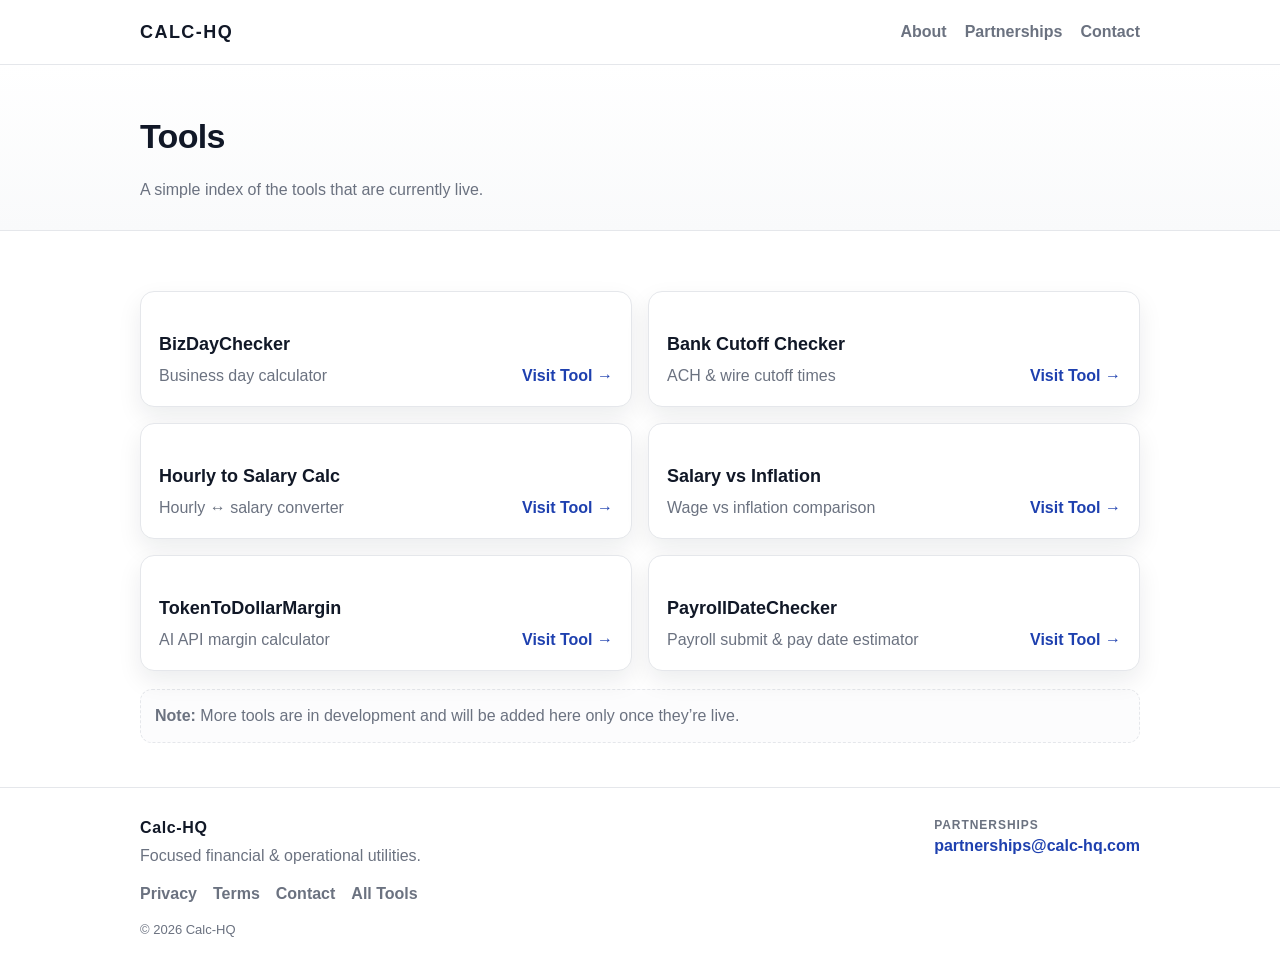
==== tools/index.html @ dfb180b0 "updated" ====
<!doctype html>
<html lang="en">
<head>
  <meta charset="utf-8" />
  <meta name="viewport" content="width=device-width, initial-scale=1" />
  <title>Tools • Calc‑HQ</title>
  <meta name="description" content="Active Calc‑HQ tools." />
  <link rel="canonical" href="https://www.calc-hq.com/tools/" />
  <meta name="robots" content="index,follow" />
  <link rel="icon" href="/assets/favicon.svg" type="image/svg+xml" />
  <link rel="stylesheet" href="/assets/styles.css" />
</head>
<body>
  <a class="skip-link" href="#main">Skip to content</a>
  <header class="site-header">
    <div class="container header-inner">
      <a class="brand" href="/">CALC‑HQ</a>
      <nav class="nav" aria-label="Primary">
        <button class="nav-toggle" aria-expanded="false" aria-controls="nav-menu">Menu</button>
        <ul id="nav-menu" class="nav-list">
          <li><a href="/about/">About</a></li><li><a href="/partnerships/">Partnerships</a></li><li><a href="/contact/">Contact</a></li>
        </ul>
      </nav>
    </div>
  </header>

  <main id="main">
    
<section class="page-hero">
  <div class="container">
    <h1>Tools</h1>
    <p class="muted">A simple index of the tools that are currently live.</p>
  </div>
</section>

<section class="section">
  <div class="container">
    <div class="grid">
      
        <article class="card">
          <div class="card-body">
            <h3 class="card-title">BizDayChecker</h3>
            <p class="card-desc">Business day calculator</p>
          </div>
          <div class="card-cta">
            <a class="card-link" href="https://bizdaychecker.com" target="_blank" rel="noopener">Visit Tool →</a>
          </div>
        </article>
        

        <article class="card">
          <div class="card-body">
            <h3 class="card-title">Bank Cutoff Checker</h3>
            <p class="card-desc">ACH & wire cutoff times</p>
          </div>
          <div class="card-cta">
            <a class="card-link" href="https://bankcutoffchecker.com" target="_blank" rel="noopener">Visit Tool →</a>
          </div>
        </article>
        

        <article class="card">
          <div class="card-body">
            <h3 class="card-title">Hourly to Salary Calc</h3>
            <p class="card-desc">Hourly ↔ salary converter</p>
          </div>
          <div class="card-cta">
            <a class="card-link" href="https://hourly2salarycalc.com" target="_blank" rel="noopener">Visit Tool →</a>
          </div>
        </article>
        

        <article class="card">
          <div class="card-body">
            <h3 class="card-title">Salary vs Inflation</h3>
            <p class="card-desc">Wage vs inflation comparison</p>
          </div>
          <div class="card-cta">
            <a class="card-link" href="https://salaryvsinflation.com" target="_blank" rel="noopener">Visit Tool →</a>
          </div>
        </article>
        

        <article class="card">
          <div class="card-body">
            <h3 class="card-title">TokenToDollarMargin</h3>
            <p class="card-desc">AI API margin calculator</p>
          </div>
          <div class="card-cta">
            <a class="card-link" href="https://tokentodollarmargin.com" target="_blank" rel="noopener">Visit Tool →</a>
          </div>
        </article>
        

        <article class="card">
          <div class="card-body">
            <h3 class="card-title">PayrollDateChecker</h3>
            <p class="card-desc">Payroll submit & pay date estimator</p>
          </div>
          <div class="card-cta">
            <a class="card-link" href="https://payrolldatechecker.com" target="_blank" rel="noopener">Visit Tool →</a>
          </div>
        </article>
        
    </div>

    <div class="note">
      <strong>Note:</strong> More tools are in development and will be added here only once they’re live.
    </div>
  </div>
</section>

  </main>

  <footer class="site-footer">
    <div class="container footer-inner">
      <div class="footer-top">
        <div>
          <div class="footer-title">Calc‑HQ</div>
          <div class="footer-sub">Focused financial & operational utilities.</div>
        </div>
        <div class="footer-contact">
          <div class="footer-label">Partnerships</div>
          <a class="footer-email" href="mailto:partnerships@calc-hq.com">partnerships@calc-hq.com</a>
        </div>
      </div>
      <div class="footer-links">
        <a href="/privacy/">Privacy</a><a href="/terms/">Terms</a><a href="/contact/">Contact</a><a href="/tools/">All Tools</a>
      </div>
      <div class="footer-bottom">© 2026 Calc‑HQ</div>
    </div>
  </footer>

  <script src="/assets/app.js" defer></script>
</body>
</html>
---- assets/styles.css ----
:root{
  --bg:#ffffff;
  --text:#111827;
  --muted:#6b7280;
  --border:#e5e7eb;
  --card:#ffffff;
  --shadow: 0 10px 25px rgba(17,24,39,.08);
  --primary:#1d4ed8;
  --primary2:#1e40af;
  --max: 1040px;
  --radius: 14px;
}
*{box-sizing:border-box}
html,body{height:100%}
body{
  margin:0;
  font-family:-apple-system,BlinkMacSystemFont,"Segoe UI",Roboto,Inter,Helvetica,Arial,"Apple Color Emoji","Segoe UI Emoji";
  background:var(--bg);
  color:var(--text);
  line-height:1.5;
}
a{color:inherit}
.container{max-width:var(--max);margin:0 auto;padding:0 20px}
.skip-link{position:absolute;left:-999px;top:10px;background:#000;color:#fff;padding:8px 10px;border-radius:10px}
.skip-link:focus{left:10px;z-index:999}
.site-header{position:sticky;top:0;z-index:10;background:rgba(255,255,255,.9);backdrop-filter:saturate(180%) blur(10px);border-bottom:1px solid var(--border)}
.header-inner{display:flex;align-items:center;justify-content:space-between;height:64px}
.brand{font-weight:700;letter-spacing:.08em;text-decoration:none;font-size:18px}
.nav-toggle{display:none;border:1px solid var(--border);background:#fff;padding:8px 10px;border-radius:10px;font-weight:600}
.nav-list{display:flex;gap:18px;list-style:none;padding:0;margin:0}
.nav-list a{text-decoration:none;color:var(--muted);font-weight:600}
.nav-list a:hover{color:var(--text)}
.hero{padding:64px 0 40px;background:linear-gradient(#ffffff,#f9fafb)}
.hero-inner{text-align:center}
.hero h1{margin:0 auto;font-size:42px;letter-spacing:-.02em;max-width:740px}
.hero-sub{margin:14px auto 22px;max-width:760px;color:var(--muted);font-size:18px}
.hero-actions{display:flex;justify-content:center;gap:12px;flex-wrap:wrap}
.btn{display:inline-flex;align-items:center;gap:10px;background:linear-gradient(180deg,var(--primary),var(--primary2));color:#fff;padding:14px 20px;border-radius:12px;text-decoration:none;font-weight:700;box-shadow:0 12px 28px rgba(29,78,216,.22)}
.btn:hover{filter:brightness(1.03)}
.section{padding:44px 0}
.section-divider{border-top:1px solid var(--border);background:#fff}
.section-head{display:flex;align-items:flex-end;justify-content:space-between;gap:16px;margin-bottom:16px}
.section h2{margin:0;font-size:20px;letter-spacing:-.01em}
.muted{color:var(--muted)}
.grid{display:grid;grid-template-columns:repeat(2,minmax(0,1fr));gap:16px;margin-top:16px}
.card{border:1px solid var(--border);border-radius:var(--radius);background:var(--card);box-shadow:var(--shadow);padding:18px;display:flex;align-items:flex-end;justify-content:space-between;gap:10px;min-height:116px}
.card-title{margin:0;font-size:18px}
.card-desc{margin:6px 0 0;color:var(--muted)}
.card-link{text-decoration:none;color:var(--primary2);font-weight:800;white-space:nowrap}
.card-link:hover{text-decoration:underline}
.partnerships-block{text-align:center;padding:18px 0}
.email{display:inline-block;margin-top:10px;color:var(--primary2);font-weight:800;text-decoration:none}
.email:hover{text-decoration:underline}
.page-hero{padding:46px 0 12px;background:linear-gradient(#ffffff,#f9fafb);border-bottom:1px solid var(--border)}
.page-hero h1{margin:0;font-size:34px;letter-spacing:-.02em}
.prose{max-width:760px}
.prose h2{margin:26px 0 10px}
.prose p,.prose li{color:#1f2937}
.note{margin-top:18px;border:1px dashed var(--border);padding:14px;border-radius:12px;color:var(--muted);background:#fcfcfd}
.site-footer{border-top:1px solid var(--border);background:#fff;padding:28px 0}
.footer-inner{display:flex;flex-direction:column;gap:14px}
.footer-top{display:flex;justify-content:space-between;gap:14px;flex-wrap:wrap}
.footer-title{font-weight:800;letter-spacing:.04em}
.footer-sub{color:var(--muted);margin-top:4px}
.footer-label{color:var(--muted);font-size:12px;font-weight:700;text-transform:uppercase;letter-spacing:.08em}
.footer-email{text-decoration:none;font-weight:800;color:var(--primary2)}
.footer-email:hover{text-decoration:underline}
.footer-links{display:flex;gap:16px;flex-wrap:wrap}
.footer-links a{color:var(--muted);text-decoration:none;font-weight:700}
.footer-links a:hover{color:var(--text)}
.footer-bottom{color:var(--muted);font-size:13px}
@media (max-width:760px){
  .hero h1{font-size:32px}
  .grid{grid-template-columns:1fr}
  .nav-toggle{display:inline-flex}
  .nav-list{display:none;position:absolute;right:20px;top:64px;background:#fff;border:1px solid var(--border);border-radius:12px;padding:10px;flex-direction:column;gap:8px;box-shadow:var(--shadow);min-width:200px}
  .nav-list.open{display:flex}
}
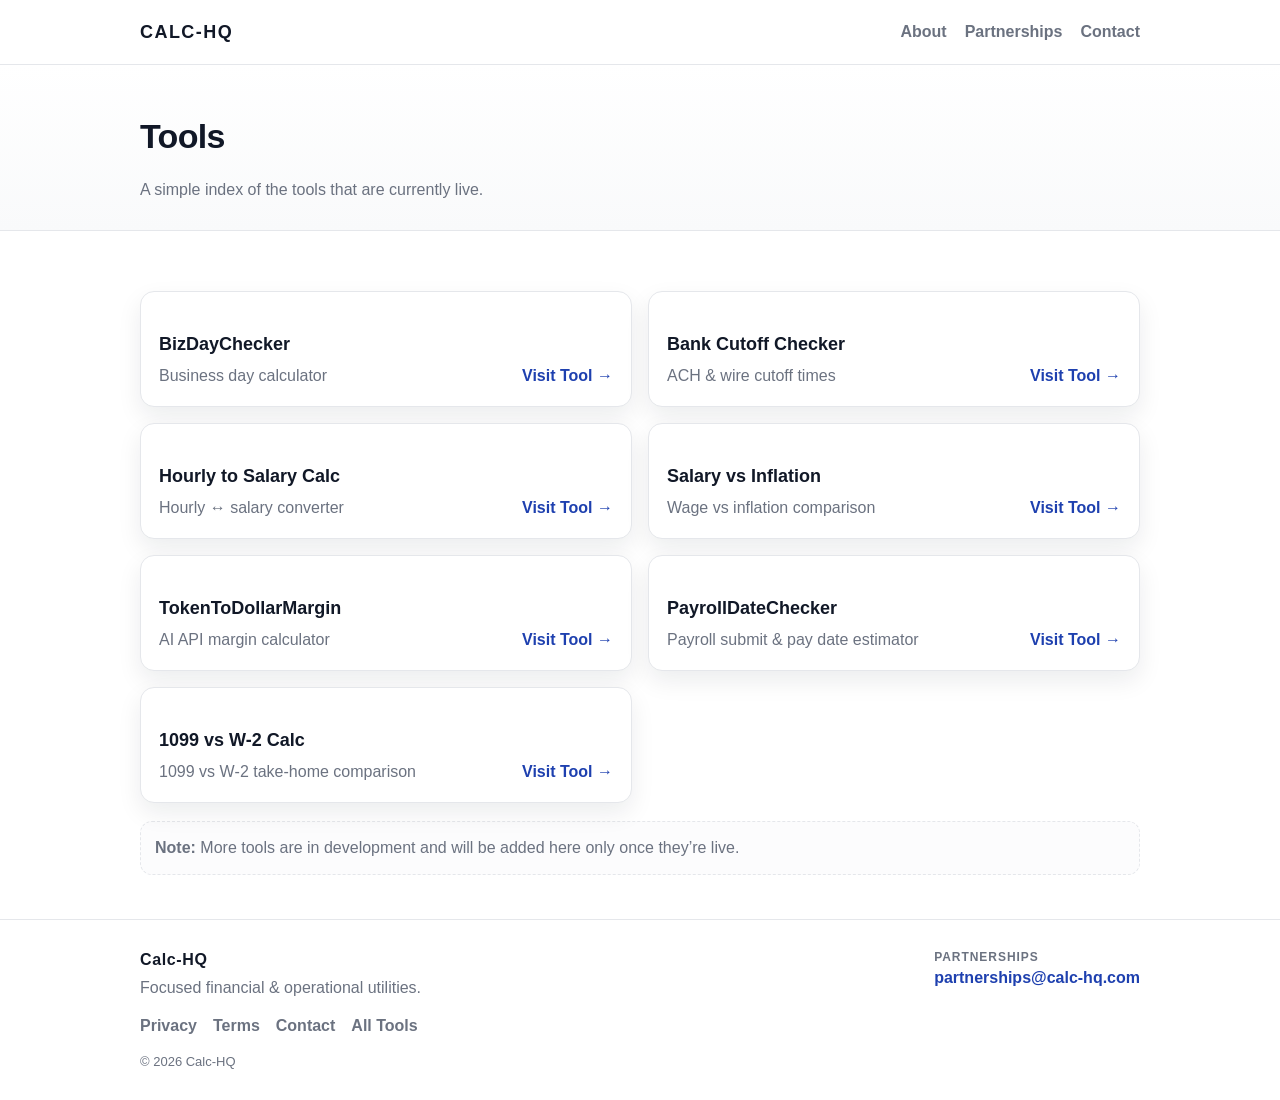
==== commit 35b6e400: "updated" ====
--- a/tools/index.html
+++ b/tools/index.html
@@ -102,6 +102,17 @@
           </div>
         </article>
         
+
+        <article class="card">
+          <div class="card-body">
+            <h3 class="card-title">1099 vs W-2 Calc</h3>
+            <p class="card-desc">1099 vs W‑2 take-home comparison</p>
+          </div>
+          <div class="card-cta">
+            <a class="card-link" href="https://1099vsw2calc.com" target="_blank" rel="noopener">Visit Tool →</a>
+          </div>
+        </article>
+        
     </div>
 
     <div class="note">
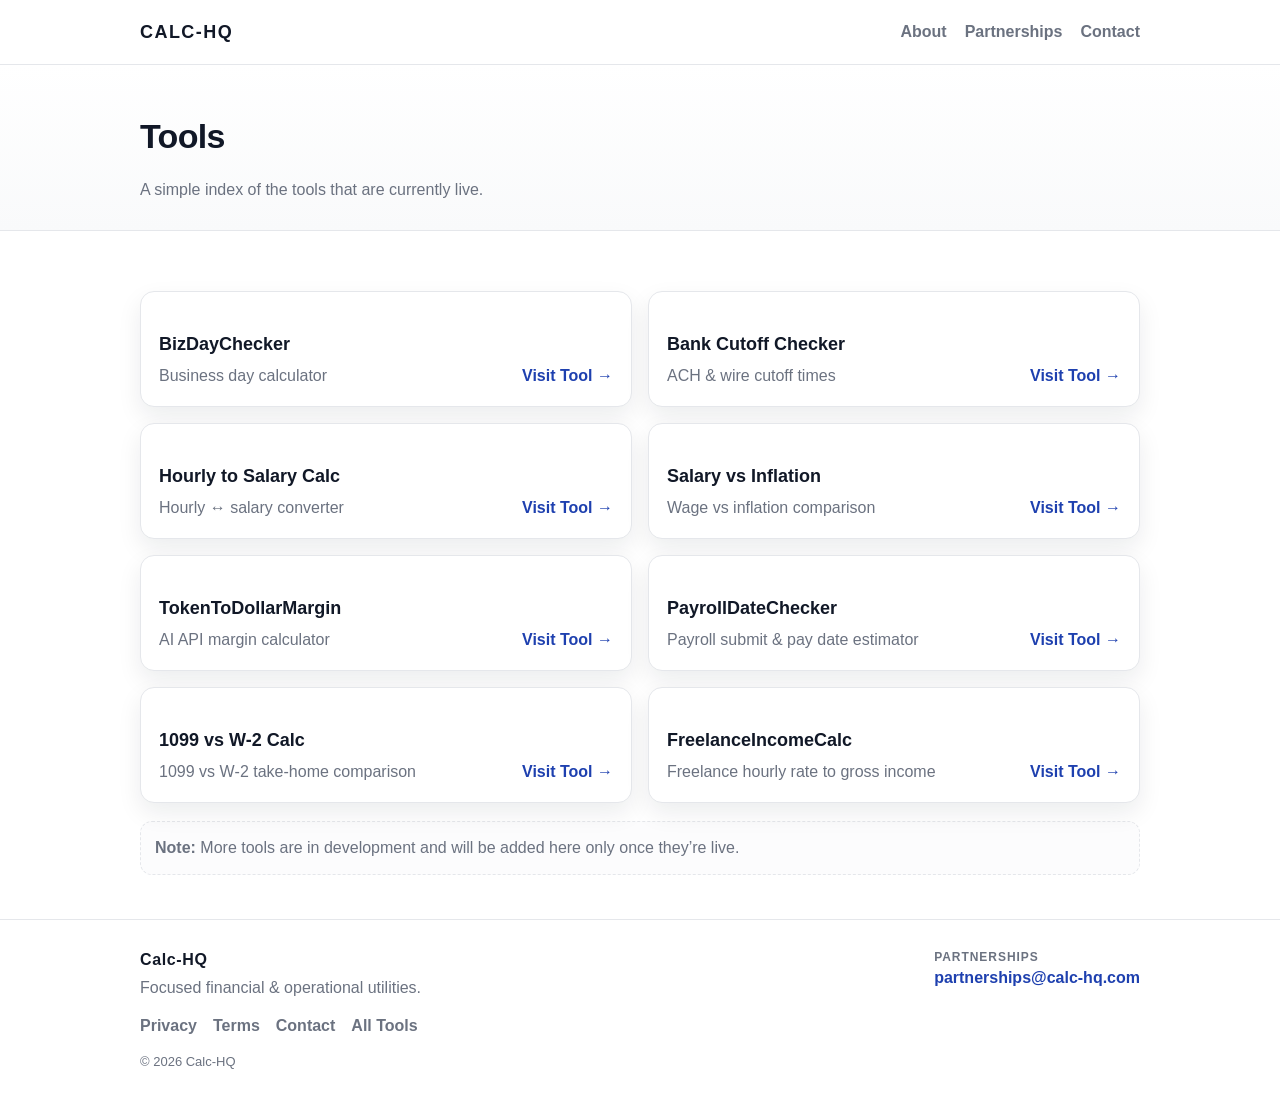
==== commit 3e270bc1: "updated" ====
--- a/tools/index.html
+++ b/tools/index.html
@@ -113,6 +113,17 @@
           </div>
         </article>
         
+
+        <article class="card">
+          <div class="card-body">
+            <h3 class="card-title">FreelanceIncomeCalc</h3>
+            <p class="card-desc">Freelance hourly rate to gross income</p>
+          </div>
+          <div class="card-cta">
+            <a class="card-link" href="https://freelanceincomecalc.com" target="_blank" rel="noopener">Visit Tool →</a>
+          </div>
+        </article>
+        
     </div>
 
     <div class="note">
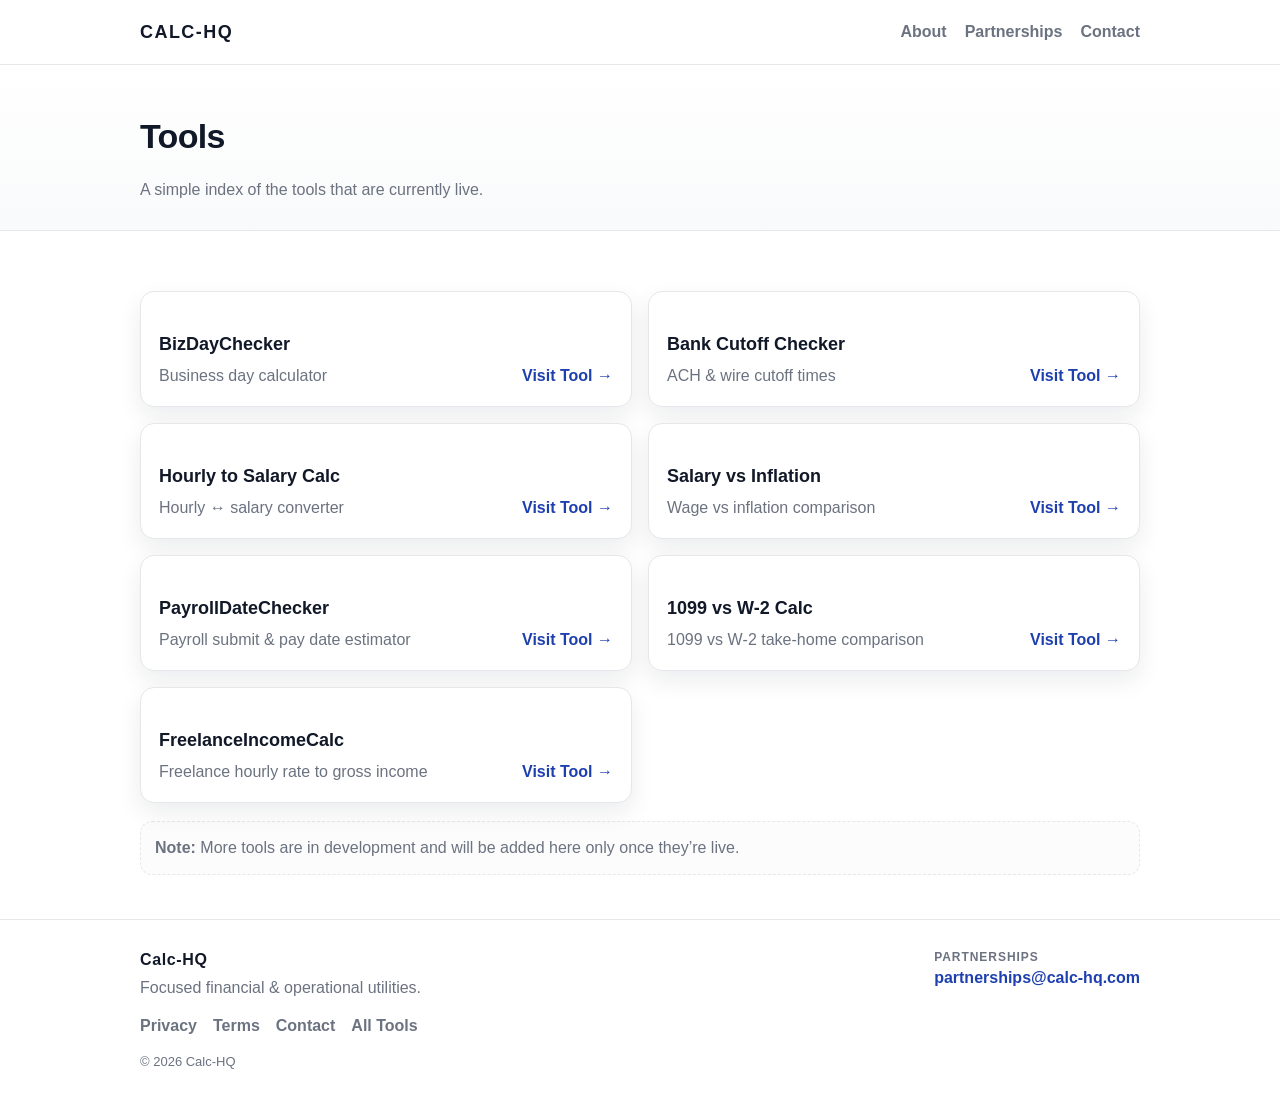
==== commit bd377b56: "updated" ====
--- a/tools/index.html
+++ b/tools/index.html
@@ -81,16 +81,6 @@
         </article>
         
 
-        <article class="card">
-          <div class="card-body">
-            <h3 class="card-title">TokenToDollarMargin</h3>
-            <p class="card-desc">AI API margin calculator</p>
-          </div>
-          <div class="card-cta">
-            <a class="card-link" href="https://tokentodollarmargin.com" target="_blank" rel="noopener">Visit Tool →</a>
-          </div>
-        </article>
-        
 
         <article class="card">
           <div class="card-body">
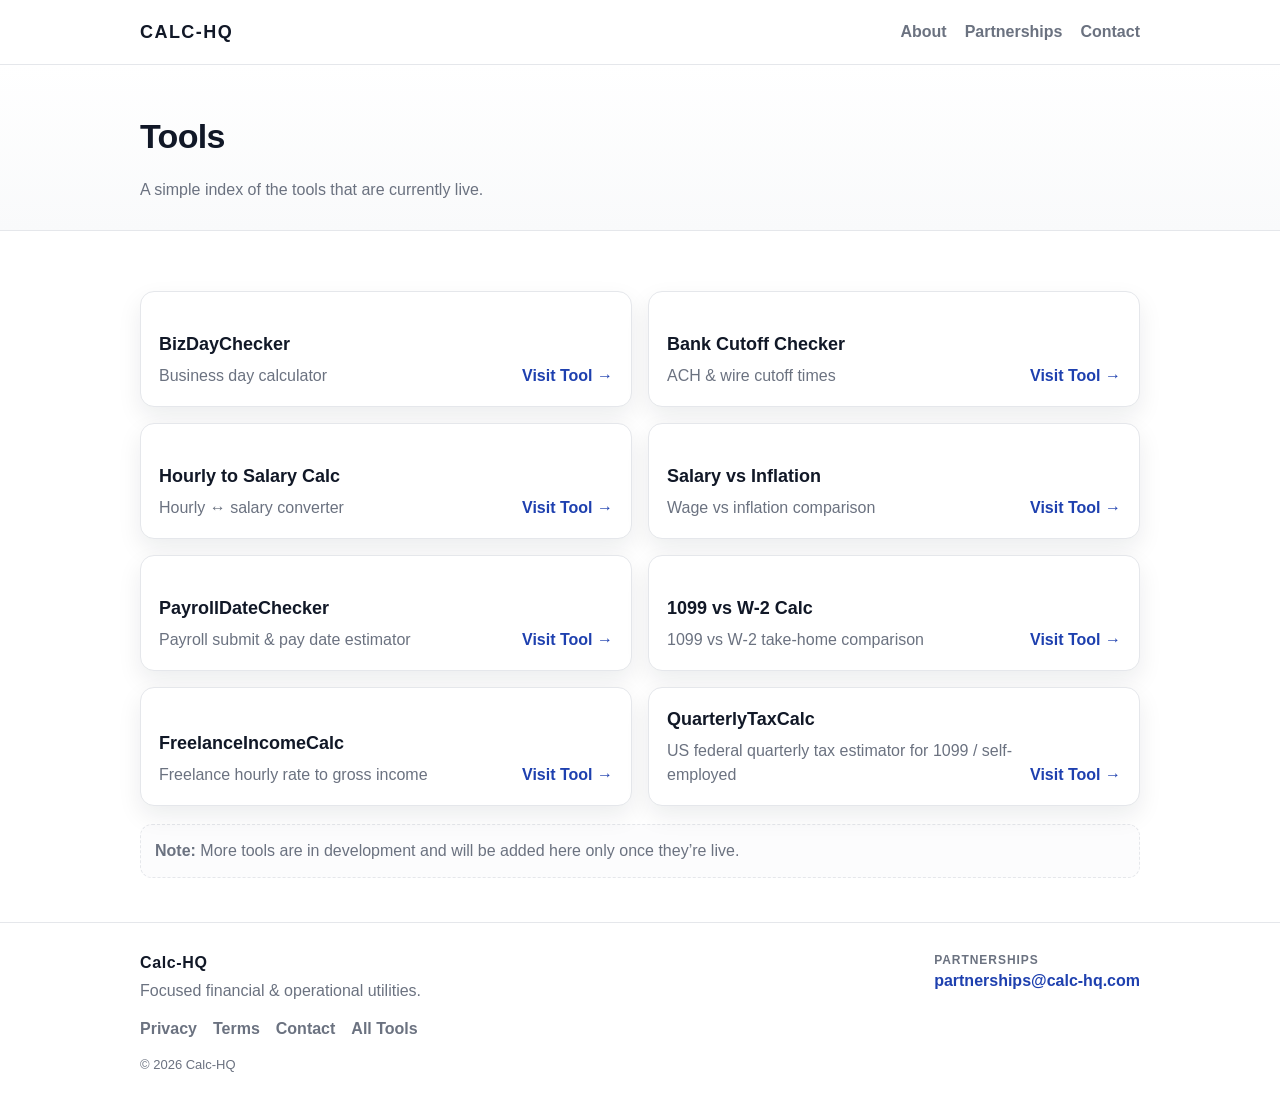
==== commit 5db21a24: "updated" ====
--- a/tools/index.html
+++ b/tools/index.html
@@ -113,6 +113,16 @@
             <a class="card-link" href="https://freelanceincomecalc.com" target="_blank" rel="noopener">Visit Tool →</a>
           </div>
         </article>
+
+        <article class="card">
+          <div class="card-body">
+            <h3 class="card-title">QuarterlyTaxCalc</h3>
+            <p class="card-desc">US federal quarterly tax estimator for 1099 / self-employed</p>
+          </div>
+          <div class="card-cta">
+            <a class="card-link" href="https://quarterlytaxcalc.com" target="_blank" rel="noopener">Visit Tool →</a>
+          </div>
+        </article>
         
     </div>
 
